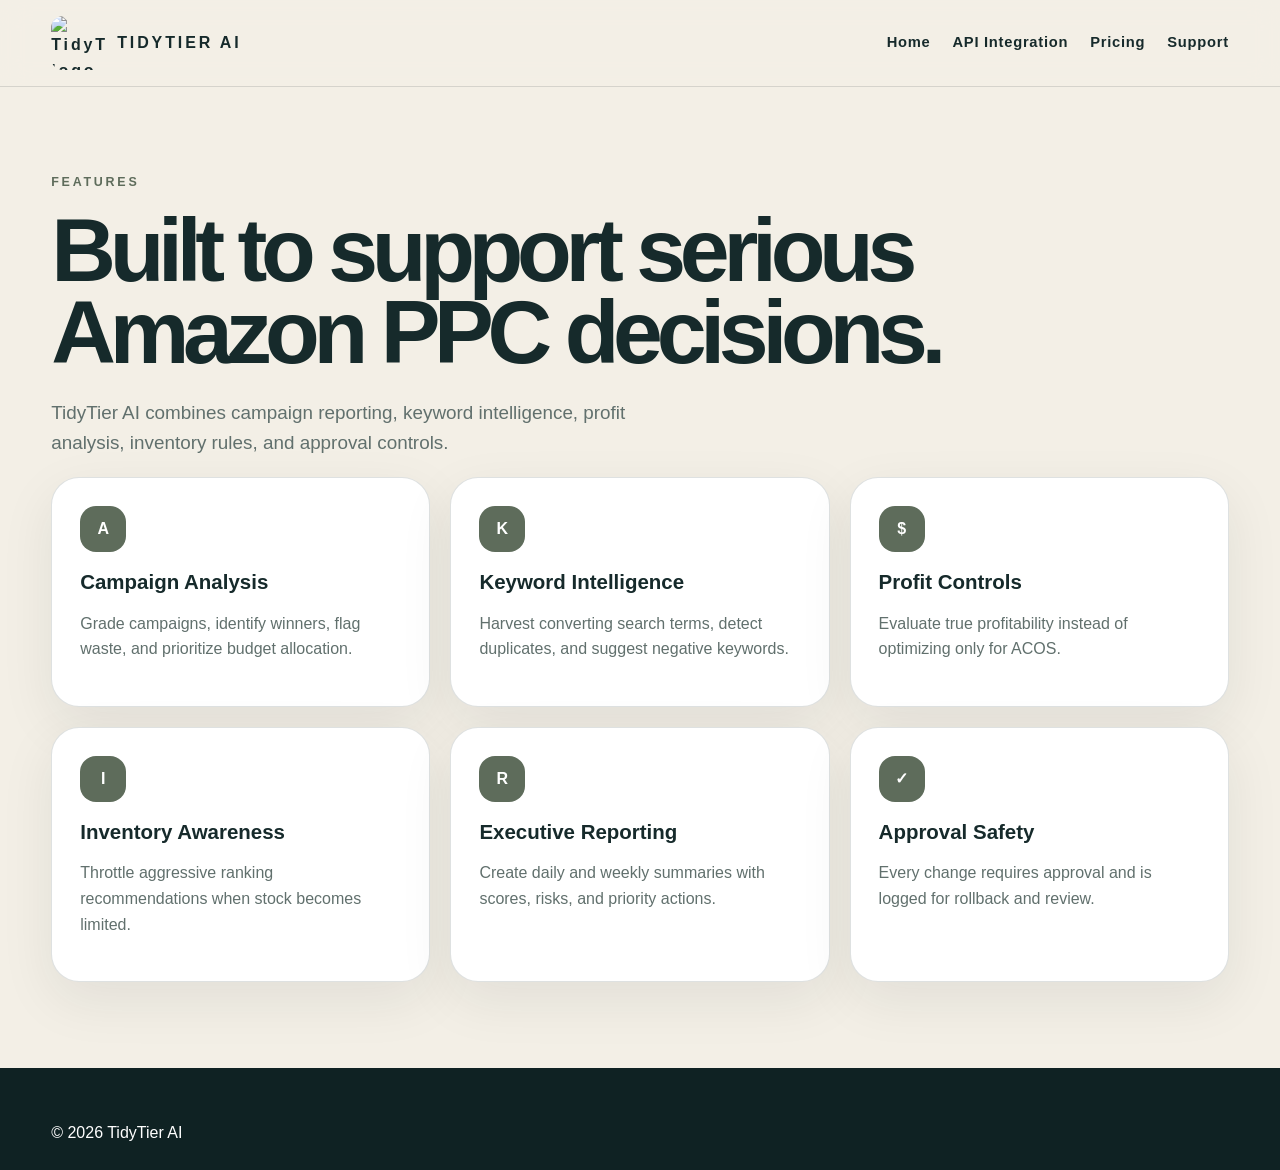
==== features.html @ 2603760a "Add files via upload" ====
<!DOCTYPE html><html lang="en"><head><meta charset="UTF-8"/><meta name="viewport" content="width=device-width, initial-scale=1.0"/><title>Features | TidyTier AI</title><link rel="stylesheet" href="styles.css"/></head><body>
<header class="navbar"><div class="container nav-inner"><a class="logo" href="index.html"><img src="assets/tidytier-logo.png" alt="TidyTier logo"/><span>TIDYTIER AI</span></a><nav class="nav-links"><a href="index.html">Home</a><a href="integration.html">API Integration</a><a href="pricing.html">Pricing</a><a href="support.html">Support</a></nav></div></header>
<main><section class="section"><div class="container"><p class="eyebrow">Features</p><h1>Built to support serious Amazon PPC decisions.</h1><p class="lead">TidyTier AI combines campaign reporting, keyword intelligence, profit analysis, inventory rules, and approval controls.</p><div class="grid-3">
<div class="card"><div class="icon">A</div><h3>Campaign Analysis</h3><p class="muted">Grade campaigns, identify winners, flag waste, and prioritize budget allocation.</p></div>
<div class="card"><div class="icon">K</div><h3>Keyword Intelligence</h3><p class="muted">Harvest converting search terms, detect duplicates, and suggest negative keywords.</p></div>
<div class="card"><div class="icon">$</div><h3>Profit Controls</h3><p class="muted">Evaluate true profitability instead of optimizing only for ACOS.</p></div>
<div class="card"><div class="icon">I</div><h3>Inventory Awareness</h3><p class="muted">Throttle aggressive ranking recommendations when stock becomes limited.</p></div>
<div class="card"><div class="icon">R</div><h3>Executive Reporting</h3><p class="muted">Create daily and weekly summaries with scores, risks, and priority actions.</p></div>
<div class="card"><div class="icon">✓</div><h3>Approval Safety</h3><p class="muted">Every change requires approval and is logged for rollback and review.</p></div>
</div></div></section></main><footer class="footer"><div class="container">© 2026 TidyTier AI</div></footer></body></html>
---- styles.css ----
:root{
  --cream:#F3EFE6;
  --green:#5E6C5B;
  --ink:#162A2B;
  --black:#000000;
  --white:#FFFFFF;
  --muted:#61706d;
  --line:rgba(22,42,43,.14);
  --shadow:0 24px 80px rgba(22,42,43,.14);
}
*{box-sizing:border-box}
html{scroll-behavior:smooth}
body{
  margin:0;
  font-family:Poppins, Arial, Helvetica, sans-serif;
  color:var(--ink);
  background:var(--cream);
  line-height:1.6;
}
a{color:inherit;text-decoration:none}
img{max-width:100%;display:block}
.container{width:min(1180px,92%);margin:0 auto}
.navbar{
  position:sticky;top:0;z-index:20;
  background:rgba(243,239,230,.92);
  backdrop-filter:blur(14px);
  border-bottom:1px solid var(--line);
}
.nav-inner{display:flex;align-items:center;justify-content:space-between;padding:16px 0;gap:20px}
.logo{display:flex;align-items:center;gap:12px;font-weight:800;letter-spacing:.18em}
.logo img{width:54px;height:54px;object-fit:contain;border-radius:12px}
.nav-links{display:flex;align-items:center;gap:22px;font-size:.92rem;font-weight:700;letter-spacing:.05em}
.nav-cta{padding:11px 16px;border-radius:999px;background:var(--ink);color:var(--white)}
.menu-note{display:none}
.hero{
  padding:76px 0 60px;
  position:relative;
  overflow:hidden;
}
.hero:before{
  content:"";position:absolute;right:-160px;top:-180px;width:520px;height:520px;border-radius:50%;
  background:rgba(94,108,91,.18);filter:blur(10px);
}
.hero-grid{display:grid;grid-template-columns:1.02fr .98fr;gap:48px;align-items:center;position:relative}
.eyebrow{font-size:.78rem;text-transform:uppercase;letter-spacing:.22em;color:var(--green);font-weight:900;margin:0 0 16px}
h1{font-size:clamp(3rem,7vw,6.4rem);line-height:.92;letter-spacing:-.07em;margin:0 0 24px}
h2{font-size:clamp(2rem,4.5vw,4.2rem);line-height:1;letter-spacing:-.055em;margin:0 0 18px}
h3{font-size:1.28rem;line-height:1.2;margin:0 0 12px}
.lead{font-size:1.18rem;color:var(--muted);max-width:650px}
.hero-actions{display:flex;gap:14px;flex-wrap:wrap;margin-top:30px}
.btn{display:inline-flex;align-items:center;justify-content:center;gap:8px;padding:14px 19px;border-radius:999px;font-weight:900;border:1px solid var(--ink)}
.btn.primary{background:var(--ink);color:var(--white)}
.btn.secondary{background:transparent;color:var(--ink)}
.btn.light{background:var(--white);color:var(--ink);border-color:var(--white)}
.hero-card{background:var(--white);border:1px solid var(--line);border-radius:34px;padding:18px;box-shadow:var(--shadow)}
.hero-card img{border-radius:24px;background:var(--white)}
.badges{display:grid;grid-template-columns:repeat(3,1fr);gap:12px;margin-top:18px}
.badge{padding:13px;border-radius:18px;background:rgba(94,108,91,.09);border:1px solid var(--line);text-align:center}
.badge strong{display:block;font-size:1.25rem}
.badge span{font-size:.78rem;color:var(--muted);font-weight:700}
.section{padding:86px 0}
.section.dark{background:var(--ink);color:var(--white)}
.section.dark .eyebrow,.section.dark .muted{color:#dbe2dc}
.section.soft{background:rgba(255,255,255,.42)}
.split{display:grid;grid-template-columns:.92fr 1.08fr;gap:46px;align-items:center}
.grid-3{display:grid;grid-template-columns:repeat(3,1fr);gap:20px}
.grid-2{display:grid;grid-template-columns:repeat(2,1fr);gap:22px}
.card{
  background:var(--white);
  border:1px solid var(--line);
  border-radius:28px;
  padding:28px;
  box-shadow:0 18px 54px rgba(22,42,43,.08);
}
.dark .card{background:rgba(255,255,255,.08);border-color:rgba(255,255,255,.16);box-shadow:none}
.icon{width:46px;height:46px;border-radius:16px;background:var(--green);color:var(--white);display:grid;place-items:center;font-weight:900;margin-bottom:18px}
.muted{color:var(--muted)}
.product-showcase{display:grid;grid-template-columns:1fr 1fr;gap:22px;margin-top:32px}
.product-showcase img{border-radius:30px;background:var(--white);border:1px solid var(--line);box-shadow:0 18px 54px rgba(22,42,43,.08)}
.workflow{display:grid;grid-template-columns:repeat(4,1fr);gap:16px;margin-top:28px}
.step{position:relative;background:var(--white);border:1px solid var(--line);border-radius:26px;padding:24px}
.step .num{font-weight:900;color:var(--green);letter-spacing:.18em;font-size:.78rem}
.dashboard{
  background:#0f2223;color:white;border-radius:34px;padding:26px;border:1px solid rgba(255,255,255,.16);
  box-shadow:var(--shadow)
}
.dashboard-top{display:flex;justify-content:space-between;align-items:center;border-bottom:1px solid rgba(255,255,255,.14);padding-bottom:18px;margin-bottom:18px}
.dot{width:10px;height:10px;border-radius:50%;background:#9fd3b1;display:inline-block;margin-right:8px}
.kpi-grid{display:grid;grid-template-columns:repeat(3,1fr);gap:14px}
.kpi{background:rgba(255,255,255,.08);border:1px solid rgba(255,255,255,.12);border-radius:22px;padding:18px}
.kpi strong{display:block;font-size:2rem;letter-spacing:-.04em}
.table{margin-top:16px;border-radius:22px;overflow:hidden;border:1px solid rgba(255,255,255,.12)}
.row{display:grid;grid-template-columns:1.2fr .8fr .8fr;gap:10px;padding:14px 16px;background:rgba(255,255,255,.06);border-bottom:1px solid rgba(255,255,255,.1);font-size:.9rem}
.row:last-child{border-bottom:0}
.price-card{max-width:720px;margin:28px auto 0;text-align:center}
.price{font-size:3rem;font-weight:900;letter-spacing:-.05em;margin:10px 0}
.footer{background:#0f2223;color:white;padding:52px 0 24px}
.footer-grid{display:flex;justify-content:space-between;gap:30px;flex-wrap:wrap}
.footer a{display:block;color:#dbe2dc;margin:8px 0}
.legal{max-width:880px;padding:70px 0}
.legal h1{font-size:clamp(2.5rem,5vw,4.2rem)}
.legal h2{font-size:1.6rem;margin-top:34px}
.notice{padding:16px 20px;border:1px solid var(--line);background:rgba(255,255,255,.6);border-radius:18px;color:var(--muted)}
@media(max-width:900px){
 .nav-inner{align-items:flex-start;flex-direction:column}
 .nav-links{gap:12px;flex-wrap:wrap}
 .hero-grid,.split,.product-showcase,.grid-3,.grid-2,.workflow{grid-template-columns:1fr}
 .badges,.kpi-grid{grid-template-columns:1fr}
 h1{font-size:3.2rem}
 .row{grid-template-columns:1fr}
}
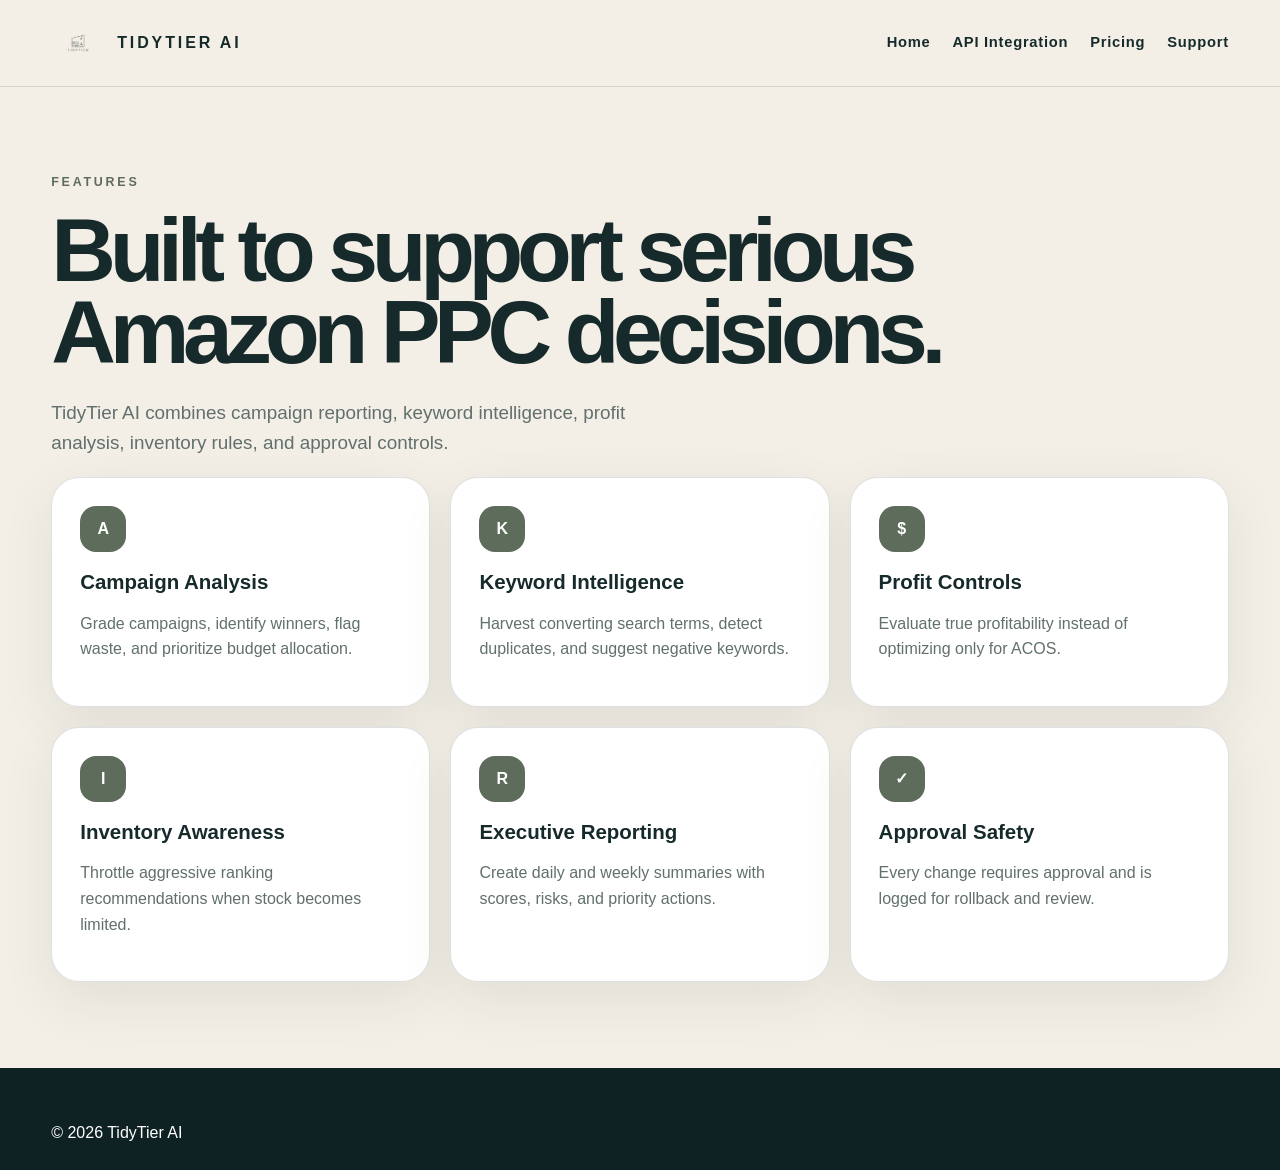
==== commit 28ebefc0: "Add files via upload" ====
--- a/features.html
+++ b/features.html
@@ -1,5 +1,5 @@
 <!DOCTYPE html><html lang="en"><head><meta charset="UTF-8"/><meta name="viewport" content="width=device-width, initial-scale=1.0"/><title>Features | TidyTier AI</title><link rel="stylesheet" href="styles.css"/></head><body>
-<header class="navbar"><div class="container nav-inner"><a class="logo" href="index.html"><img src="assets/tidytier-logo.png" alt="TidyTier logo"/><span>TIDYTIER AI</span></a><nav class="nav-links"><a href="index.html">Home</a><a href="integration.html">API Integration</a><a href="pricing.html">Pricing</a><a href="support.html">Support</a></nav></div></header>
+<header class="navbar"><div class="container nav-inner"><a class="logo" href="index.html"><img src="tidytier-logo.png" alt="TidyTier logo"/><span>TIDYTIER AI</span></a><nav class="nav-links"><a href="index.html">Home</a><a href="integration.html">API Integration</a><a href="pricing.html">Pricing</a><a href="support.html">Support</a></nav></div></header>
 <main><section class="section"><div class="container"><p class="eyebrow">Features</p><h1>Built to support serious Amazon PPC decisions.</h1><p class="lead">TidyTier AI combines campaign reporting, keyword intelligence, profit analysis, inventory rules, and approval controls.</p><div class="grid-3">
 <div class="card"><div class="icon">A</div><h3>Campaign Analysis</h3><p class="muted">Grade campaigns, identify winners, flag waste, and prioritize budget allocation.</p></div>
 <div class="card"><div class="icon">K</div><h3>Keyword Intelligence</h3><p class="muted">Harvest converting search terms, detect duplicates, and suggest negative keywords.</p></div>
